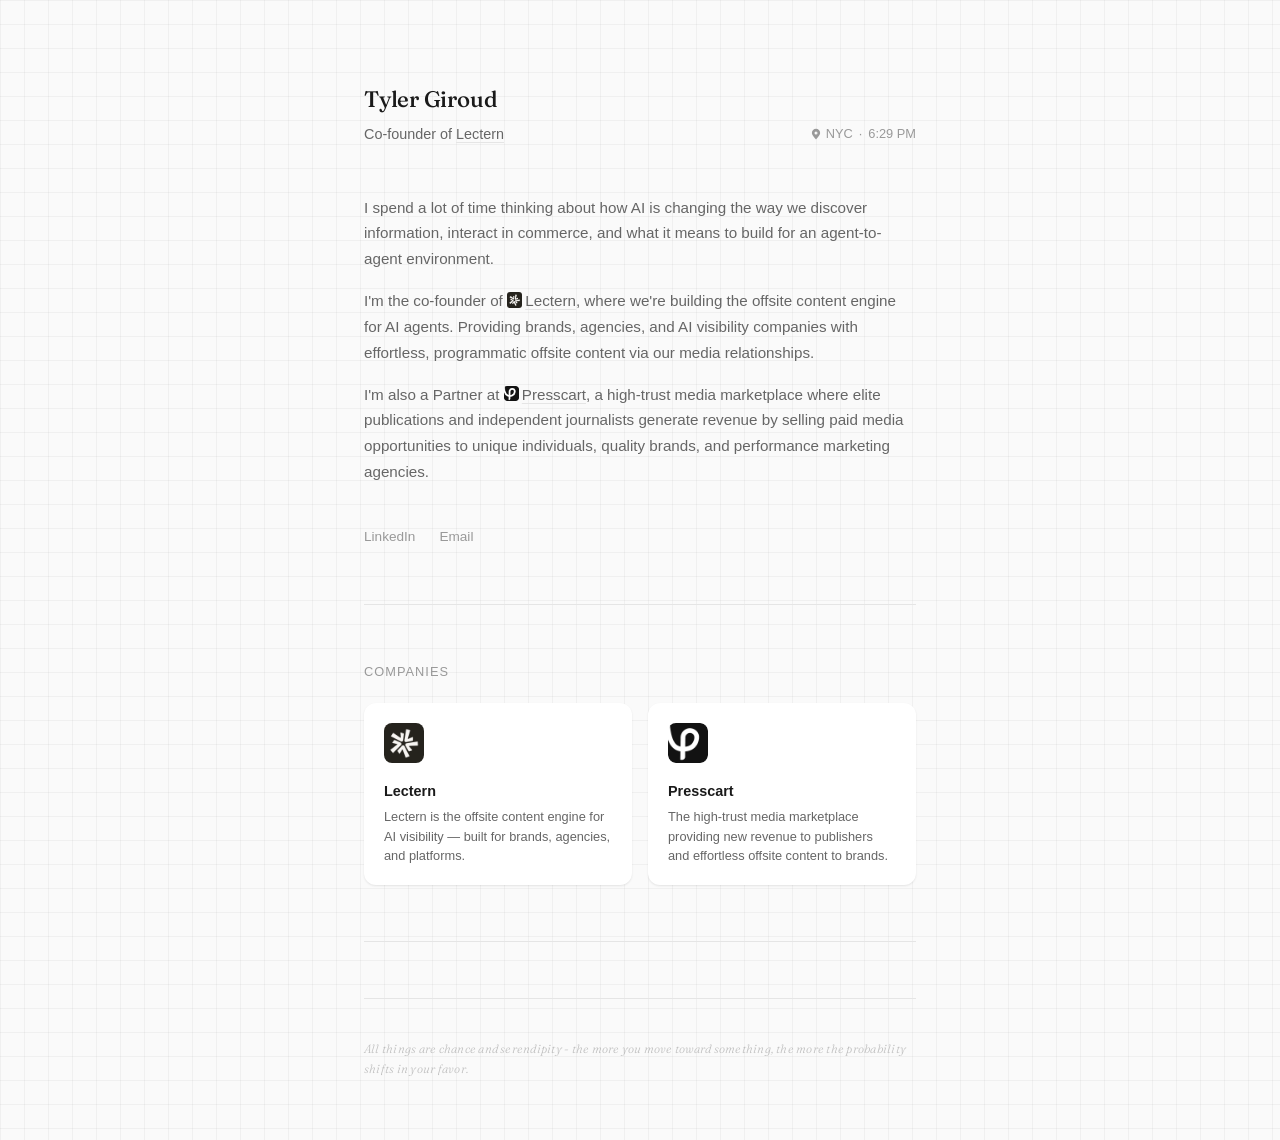
==== index.html @ bf4a8cf9 "Initial commit - probability.org Personal site for Tyler Giroud. Static HTML/CSS with llms.txt, JSON" ====
<!DOCTYPE html>
<html lang="en">
<head>
    <meta charset="UTF-8">
    <meta name="viewport" content="width=device-width, initial-scale=1.0">
    <title>Tyler Giroud</title>
    <meta name="description" content="Tyler Giroud is the co-founder of Lectern, building at the intersection of media relationships and AI agents, and a Partner at Presscart, a media marketplace empowering publishers and brands. Based in New York City.">
    <meta name="author" content="Tyler Giroud">

    <!-- Open Graph -->
    <meta property="og:title" content="Tyler Giroud — Probability">
    <meta property="og:description" content="Nothing is luck. Everything is probability.">
    <meta property="og:type" content="website">
    <meta property="og:url" content="https://probability.org">

    <!-- Favicon -->
    <link rel="icon" type="image/png" sizes="32x32" href="favicon-32.png">
    <link rel="apple-touch-icon" sizes="180x180" href="apple-touch-icon.png">

    <!-- Structured Data -->
    <script type="application/ld+json">
    {
        "@context": "https://schema.org",
        "@type": "Person",
        "name": "Tyler Giroud",
        "url": "https://probability.org",
        "jobTitle": "Co-founder",
        "description": "Tyler Giroud builds at the intersection of media relationships and AI agents. He is the co-founder of Lectern, an offsite content engine for AI visibility, and a Partner at Presscart, a high-trust media marketplace. Based in New York City, he writes about AI search, agent-to-agent commerce, and the future of communications technology.",
        "address": {
            "@type": "PostalAddress",
            "addressLocality": "New York",
            "addressRegion": "NY",
            "addressCountry": "US"
        },
        "sameAs": [
            "https://www.linkedin.com/in/tylergiroud"
        ],
        "worksFor": [
            {
                "@type": "Organization",
                "name": "Lectern",
                "url": "https://trylectern.com",
                "description": "Lectern sits at the intersection of media relationships and AI agents, making it effortless for brands and platforms to show up where AI models are looking."
            },
            {
                "@type": "Organization",
                "name": "Presscart",
                "url": "https://presscart.com",
                "description": "Presscart empowers elite publications and independent journalists to generate revenue by offering paid media opportunities to brands, agencies, and individuals."
            }
        ],
        "knowsAbout": [
            "AI search optimization",
            "AI visibility",
            "Agent-to-agent commerce",
            "AI agents and media relationships",
            "Brand discovery in AI models",
            "Media marketplaces",
            "Offsite content strategy",
            "Communications technology",
            "Startup building",
            "Digital media",
            "Independent journalism",
            "ChatGPT brand recommendations",
            "Generative AI for marketing"
        ]
    }
    </script>

    <link rel="preconnect" href="https://fonts.googleapis.com">
    <link rel="preconnect" href="https://fonts.gstatic.com" crossorigin>
    <link href="https://fonts.googleapis.com/css2?family=Fraunces:ital,opsz,wght@0,9..144,300;0,9..144,400;0,9..144,500;0,9..144,600;1,9..144,300;1,9..144,400&display=swap" rel="stylesheet">
    <link rel="stylesheet" href="style.css">
</head>
<body>
    <main>
        <header>
            <h1>Tyler Giroud</h1>
            <div class="tagline-row">
                <p class="tagline">Co-founder of <a href="https://trylectern.com" target="_blank" rel="noopener">Lectern</a></p>
                <div class="meta">
                    <span class="meta-item">
                        <svg class="meta-icon" xmlns="http://www.w3.org/2000/svg" viewBox="0 0 16 16" fill="currentColor"><path d="M8 1a5.5 5.5 0 0 0-5.5 5.5c0 3.038 5.5 8.5 5.5 8.5s5.5-5.462 5.5-8.5A5.5 5.5 0 0 0 8 1zm0 7.5a2 2 0 1 1 0-4 2 2 0 0 1 0 4z"/></svg>
                        NYC
                    </span>
                    <span class="meta-divider">·</span>
                    <span class="meta-item">
                        <span id="nyc-time"></span>
                    </span>
                </div>
            </div>
        </header>

        <section class="intro">
            <p>I spend a lot of time thinking about how AI is changing the way we discover information, interact in commerce, and what it means to build for an agent-to-agent environment.</p>
            <p>I'm the co-founder of <a href="https://trylectern.com" target="_blank" rel="noopener" class="inline-logo-link"><img class="inline-logo" src="lectern-icon-dark.png" alt="Lectern">Lectern</a>, where we're building the offsite content engine for AI agents. Providing brands, agencies, and AI visibility companies with effortless, programmatic offsite content via our media relationships.</p>
            <p>I'm also a Partner at <a href="https://presscart.com" target="_blank" rel="noopener" class="inline-logo-link"><img class="inline-logo" src="presscart-icon.png" alt="Presscart">Presscart</a>, a high-trust media marketplace where elite publications and independent journalists generate revenue by selling paid media opportunities to unique individuals, quality brands, and performance marketing agencies.</p>
        </section>

        <section class="links">
            <a href="https://www.linkedin.com/in/tylergiroud" target="_blank" rel="noopener">LinkedIn</a>
            <a href="mailto:tyler@presscart.com">Email</a>
        </section>

        <section class="companies">
            <h2>Companies</h2>
            <div class="cards">
                <a href="https://trylectern.com" target="_blank" rel="noopener" class="card">
                    <div class="card-icon">
                        <img src="lectern-icon-dark.png" alt="Lectern" />
                    </div>
                    <div class="card-text">
                        <h3>Lectern</h3>
                        <p>Lectern is the offsite content engine for AI visibility — built for brands, agencies, and platforms.</p>
                    </div>
                </a>
                <a href="https://presscart.com" target="_blank" rel="noopener" class="card">
                    <div class="card-icon">
                        <img src="presscart-icon.png" alt="Presscart" />
                    </div>
                    <div class="card-text">
                        <h3>Presscart</h3>
                        <p>The high-trust media marketplace providing new revenue to publishers and effortless offsite content to brands.</p>
                    </div>
                </a>
            </div>
        </section>

        <!-- Notes section — uncomment when ready to publish
        <section class="notes">
            <h2>Notes</h2>
            <ul>
                <li>
                    <span class="date">2026</span>
                    <a href="notes/building-lectern.html">Building Lectern</a>
                </li>
                <li>
                    <span class="date">2026</span>
                    <a href="notes/the-state-of-ai-search.html">The State of AI Search</a>
                </li>
                <li>
                    <span class="date">2026</span>
                    <a href="notes/welcome-to-probability.html">Welcome to Probability</a>
                </li>
            </ul>
        </section>
        -->

        <footer>
            <p>All things are chance and serendipity - the more you move toward something, the more the probability shifts in your favor.</p>
        </footer>
    </main>
    <script>
        function updateTime() {
            const el = document.getElementById('nyc-time');
            if (el) {
                el.textContent = new Date().toLocaleTimeString('en-US', {
                    timeZone: 'America/New_York',
                    hour: 'numeric',
                    minute: '2-digit',
                    hour12: true
                });
            }
        }
        updateTime();
        setInterval(updateTime, 30000);
    </script>
</body>
</html>
---- style.css ----
/* === Reset & Base === */
*, *::before, *::after {
    margin: 0;
    padding: 0;
    box-sizing: border-box;
}

:root {
    --text: #1a1a1a;
    --text-secondary: #666;
    --text-tertiary: #999;
    --bg: #fafafa;
    --link: #1a1a1a;
    --link-hover: #555;
    --border: #e5e5e5;
    --font-body: "Helvetica Neue", Helvetica, Arial, sans-serif;
    --font-display: "Fraunces", Georgia, serif;
}

html {
    font-size: 16px;
    color-scheme: light dark;
    -webkit-font-smoothing: antialiased;
    -moz-osx-font-smoothing: grayscale;
}

body {
    font-family: var(--font-body);
    color: var(--text);
    background-color: var(--bg);
    background-image:
        linear-gradient(rgba(0, 0, 0, 0.04) 1px, transparent 1px),
        linear-gradient(90deg, rgba(0, 0, 0, 0.04) 1px, transparent 1px);
    background-size: 24px 24px;
    line-height: 1.7;
}

/* === Layout === */
main {
    max-width: 600px;
    margin: 0 auto;
    padding: 80px 24px 60px;
}

/* === Header === */
header {
    margin-bottom: 48px;
}

h1 {
    font-family: var(--font-display);
    font-size: 1.4rem;
    font-weight: 500;
    letter-spacing: -0.01em;
    margin-bottom: 4px;
}

.tagline {
    color: var(--text-secondary);
    font-size: 0.9rem;
}

.tagline a {
    color: var(--text-secondary);
    text-decoration: underline;
    text-underline-offset: 3px;
    text-decoration-color: var(--border);
}

.tagline a:hover {
    color: var(--text);
    text-decoration-color: var(--text);
}

/* === Intro === */
.intro {
    margin-bottom: 40px;
}

.intro p {
    font-size: 0.95rem;
    color: var(--text-secondary);
    margin-bottom: 16px;
}

.intro p:last-child {
    margin-bottom: 0;
}

/* === Inline Logo === */
.inline-logo {
    display: inline-block;
    width: 1em;
    height: 1em;
    vertical-align: -0.1em;
    margin-right: 3px;
    border-radius: 3px;
    object-fit: contain;
}

.inline-logo-link {
    color: var(--text-secondary);
    text-decoration: underline;
    text-underline-offset: 3px;
    text-decoration-color: var(--border);
    white-space: nowrap;
}

.inline-logo-link:hover {
    color: var(--text);
    text-decoration-color: var(--text);
}

/* === Tagline Row === */
.tagline-row {
    display: flex;
    align-items: center;
    justify-content: space-between;
}

/* === Meta (location + time) === */
.meta {
    display: flex;
    align-items: center;
    gap: 6px;
}

.meta-item {
    display: flex;
    align-items: center;
    gap: 4px;
    font-size: 0.8rem;
    color: var(--text-tertiary);
}

.meta-divider {
    font-size: 0.8rem;
    color: var(--text-tertiary);
}

.meta-icon {
    width: 12px;
    height: 12px;
    color: var(--text-tertiary);
}

/* === Links === */
.links {
    display: flex;
    gap: 24px;
    margin-bottom: 56px;
    padding-bottom: 56px;
    border-bottom: 1px solid var(--border);
}

.links a {
    font-size: 0.85rem;
    color: var(--text-tertiary);
    text-decoration: none;
    transition: color 0.15s ease;
}

.links a:hover {
    color: var(--text);
}

/* === Companies === */
.companies {
    margin-bottom: 56px;
    padding-bottom: 56px;
    border-bottom: 1px solid var(--border);
}

.companies h2 {
    font-size: 0.8rem;
    font-weight: 500;
    text-transform: uppercase;
    letter-spacing: 0.08em;
    color: var(--text-tertiary);
    margin-bottom: 20px;
}

.cards {
    display: grid;
    grid-template-columns: 1fr 1fr;
    gap: 16px;
}

.card {
    display: flex;
    flex-direction: column;
    background: #fff;
    border-radius: 12px;
    padding: 20px;
    text-decoration: none;
    color: var(--text);
    box-shadow: 0 1px 3px rgba(0, 0, 0, 0.04), 0 1px 2px rgba(0, 0, 0, 0.06);
    transition: box-shadow 0.2s ease, transform 0.2s ease;
}

.card:hover {
    box-shadow: 0 4px 12px rgba(0, 0, 0, 0.08), 0 2px 4px rgba(0, 0, 0, 0.06);
    transform: translateY(-1px);
}

.card-icon {
    width: 40px;
    height: 40px;
    margin-bottom: 16px;
}

.card-icon svg,
.card-icon img {
    width: 100%;
    height: 100%;
    border-radius: 8px;
    object-fit: contain;
}

.card-text h3 {
    font-size: 0.9rem;
    font-weight: 600;
    margin-bottom: 4px;
}

.card-text p {
    font-size: 0.8rem;
    color: var(--text-secondary);
    line-height: 1.5;
}

@media (max-width: 480px) {
    .cards {
        grid-template-columns: 1fr;
    }
}

/* === Writing === */
.notes {
    margin-bottom: 80px;
}

.notes h2 {
    font-size: 0.8rem;
    font-weight: 500;
    text-transform: uppercase;
    letter-spacing: 0.08em;
    color: var(--text-tertiary);
    margin-bottom: 20px;
}

.notes ul {
    list-style: none;
}

.notes li {
    display: flex;
    align-items: baseline;
    gap: 16px;
    padding: 8px 0;
}

.notes .date {
    font-size: 0.8rem;
    color: var(--text-tertiary);
    font-variant-numeric: tabular-nums;
    flex-shrink: 0;
    min-width: 36px;
}

.notes li a {
    font-family: var(--font-display);
    font-size: 0.95rem;
    font-weight: 400;
    color: var(--text);
    text-decoration: none;
    transition: color 0.15s ease;
}

.notes li a:hover {
    color: var(--text-secondary);
}

/* === Footer === */
footer {
    padding-top: 40px;
    border-top: 1px solid var(--border);
}

footer p {
    font-family: var(--font-display);
    font-size: 0.75rem;
    font-weight: 300;
    font-style: italic;
    color: var(--text-tertiary);
    letter-spacing: 0.02em;
    opacity: 0.6;
}

/* === Post Navigation === */
.post-nav {
    display: flex;
    align-items: center;
    justify-content: space-between;
    margin-bottom: 48px;
}

.back-link {
    display: inline-flex;
    align-items: center;
    justify-content: center;
    width: 36px;
    height: 36px;
    border-radius: 50%;
    color: var(--text-tertiary);
    text-decoration: none;
    transition: color 0.15s ease, background-color 0.15s ease;
}

.back-link:hover {
    color: var(--text);
    background-color: rgba(0, 0, 0, 0.04);
}

.copy-link {
    display: inline-flex;
    align-items: center;
    justify-content: center;
    width: 36px;
    height: 36px;
    border-radius: 50%;
    border: none;
    background: none;
    color: var(--text-tertiary);
    cursor: pointer;
    transition: color 0.15s ease, background-color 0.15s ease;
}

.copy-link:hover {
    color: var(--text);
    background-color: rgba(0, 0, 0, 0.04);
}

.copy-link .check-icon {
    display: none;
}

.copy-link.copied .copy-icon {
    display: none;
}

.copy-link.copied .check-icon {
    display: block;
    color: #22c55e;
}

/* === Post === */
.post-header {
    margin-bottom: 40px;
}

.post-title {
    font-family: var(--font-display);
    font-size: 1.6rem;
    font-weight: 500;
    letter-spacing: -0.02em;
    line-height: 1.3;
    margin-bottom: 8px;
}

.post-date {
    display: block;
    font-size: 0.8rem;
    color: var(--text-tertiary);
}

.post-body {
    margin-bottom: 64px;
}

.post-body p {
    font-size: 0.95rem;
    color: var(--text-secondary);
    margin-bottom: 20px;
    line-height: 1.8;
}

.post-body p:last-child {
    margin-bottom: 0;
}

.post-body h2 {
    font-size: 1.05rem;
    font-weight: 600;
    color: var(--text);
    margin-top: 36px;
    margin-bottom: 16px;
}

.post-body h3 {
    font-size: 0.95rem;
    font-weight: 600;
    color: var(--text);
    margin-top: 28px;
    margin-bottom: 12px;
}

.post-body blockquote {
    border-left: 2px solid var(--border);
    padding-left: 20px;
    margin: 24px 0;
}

.post-body blockquote p {
    font-family: var(--font-display);
    font-style: italic;
    color: var(--text-tertiary);
}

.post-body a {
    color: var(--text);
    text-decoration: underline;
    text-underline-offset: 3px;
    text-decoration-color: var(--border);
}

.post-body a:hover {
    text-decoration-color: var(--text);
}

.post-body ul,
.post-body ol {
    margin: 16px 0;
    padding-left: 24px;
}

.post-body li {
    font-size: 0.95rem;
    color: var(--text-secondary);
    line-height: 1.8;
    margin-bottom: 8px;
}

.post-body img {
    max-width: 100%;
    border-radius: 8px;
    margin: 24px 0;
}

/* === Post Pagination === */
.post-pagination {
    display: flex;
    justify-content: space-between;
    align-items: flex-start;
    padding: 32px 0;
    margin-bottom: 40px;
    border-top: 1px solid var(--border);
    border-bottom: 1px solid var(--border);
}

.pagination-link {
    display: flex;
    flex-direction: column;
    gap: 4px;
    text-decoration: none;
    max-width: 45%;
    transition: opacity 0.15s ease;
}

.pagination-link:hover {
    opacity: 0.6;
}

.pagination-prev {
    align-items: flex-start;
}

.pagination-next {
    align-items: flex-end;
    margin-left: auto;
}

.pagination-label {
    font-size: 0.75rem;
    text-transform: uppercase;
    letter-spacing: 0.06em;
    color: var(--text-tertiary);
}

.pagination-title {
    font-family: var(--font-display);
    font-size: 0.95rem;
    font-weight: 400;
    color: var(--text);
}

.pagination-placeholder {
    flex: 1;
}

/* === Responsive === */
@media (max-width: 480px) {
    main {
        padding: 48px 20px 40px;
    }

    .tagline-row {
        flex-direction: column;
        align-items: flex-start;
        gap: 4px;
    }

    .links {
        gap: 16px;
    }

    .links a {
        padding: 8px 0;
        min-height: 44px;
        display: inline-flex;
        align-items: center;
    }

    .notes li {
        padding: 10px 0;
        min-height: 44px;
    }

    .post-pagination {
        flex-direction: column;
        gap: 24px;
    }

    .pagination-link {
        max-width: 100%;
        padding: 8px 0;
        min-height: 44px;
    }

    .pagination-next {
        align-items: flex-start;
    }
}

/* === Dark Mode === */
@media (prefers-color-scheme: dark) {
    :root {
        --text: #e5e5e5;
        --text-secondary: #a0a0a0;
        --text-tertiary: #666;
        --bg: #141414;
        --link: #e5e5e5;
        --link-hover: #bbb;
        --border: #2a2a2a;
    }

    .card {
        background: #1c1c1c;
        box-shadow: 0 1px 3px rgba(0, 0, 0, 0.2), 0 1px 2px rgba(0, 0, 0, 0.3);
    }

    .card:hover {
        box-shadow: 0 4px 12px rgba(0, 0, 0, 0.3), 0 2px 4px rgba(0, 0, 0, 0.4);
    }

    body {
        background-image:
            linear-gradient(rgba(255, 255, 255, 0.04) 1px, transparent 1px),
            linear-gradient(90deg, rgba(255, 255, 255, 0.04) 1px, transparent 1px);
    }

    .back-link:hover,
    .copy-link:hover {
        background-color: rgba(255, 255, 255, 0.06);
    }
}
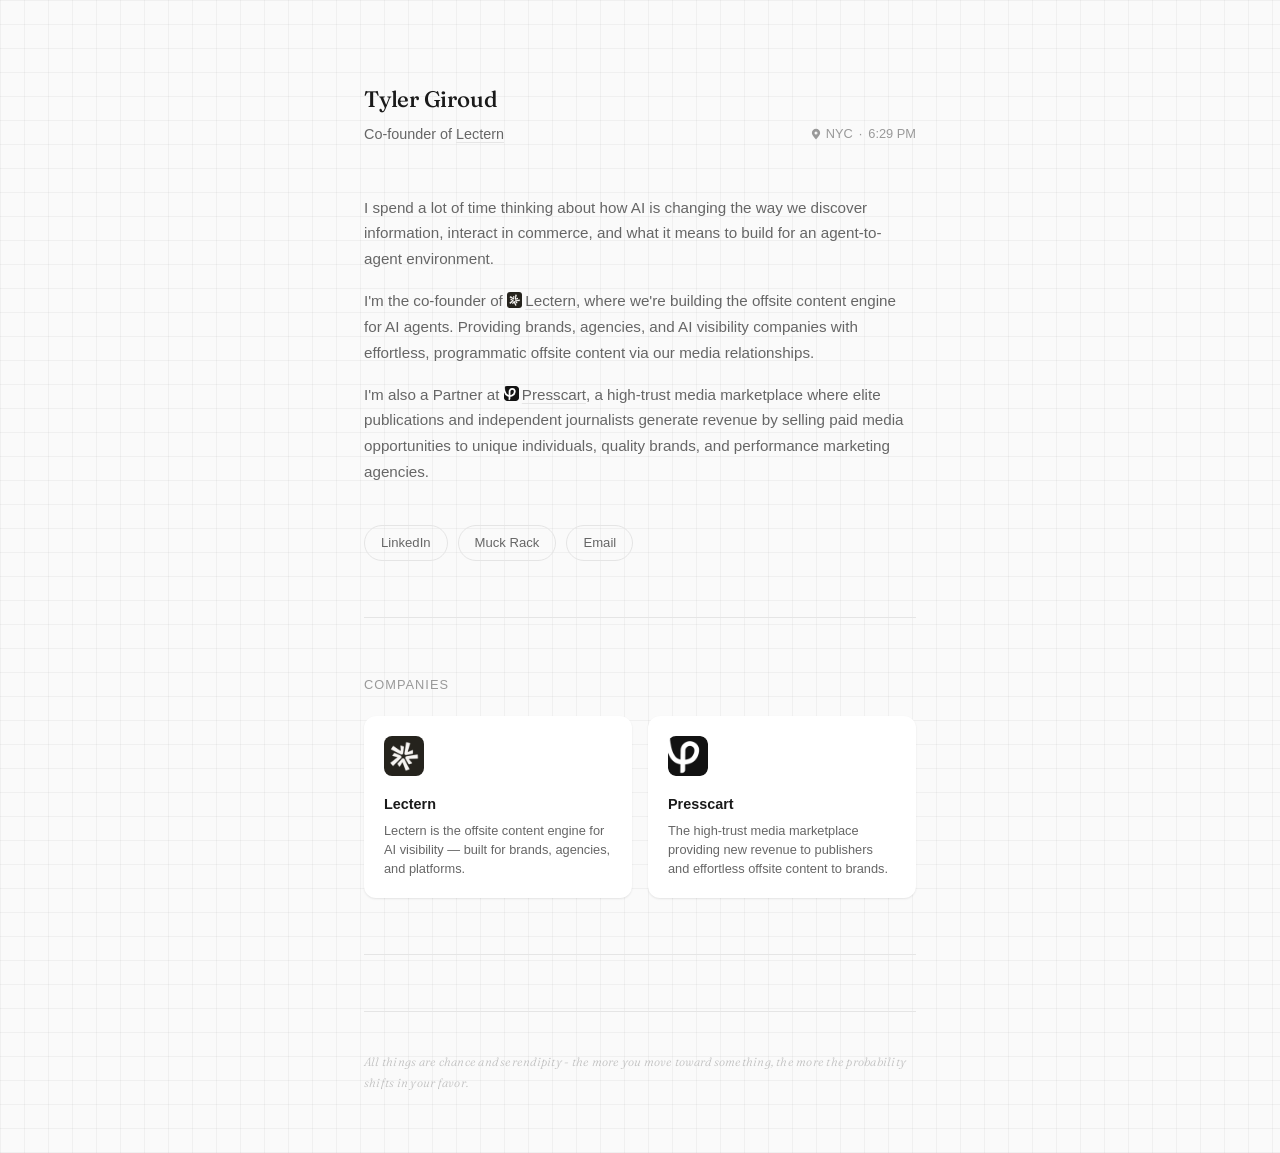
==== commit d655a496: "Add Muck Rack link, style links as subtle pill buttons Co-Authored-By: Claude Opus 4.6 <noreply@anth" ====
--- a/index.html
+++ b/index.html
@@ -33,7 +33,8 @@
             "addressCountry": "US"
         },
         "sameAs": [
-            "https://www.linkedin.com/in/tylergiroud"
+            "https://www.linkedin.com/in/tylergiroud",
+            "https://muckrack.com/tyler-giroud"
         ],
         "worksFor": [
             {
@@ -99,6 +100,7 @@
 
         <section class="links">
             <a href="https://www.linkedin.com/in/tylergiroud" target="_blank" rel="noopener">LinkedIn</a>
+            <a href="https://muckrack.com/tyler-giroud" target="_blank" rel="noopener">Muck Rack</a>
             <a href="mailto:tyler@presscart.com">Email</a>
         </section>
 
--- a/style.css
+++ b/style.css
@@ -147,21 +147,27 @@
 /* === Links === */
 .links {
     display: flex;
-    gap: 24px;
+    flex-wrap: wrap;
+    gap: 10px;
     margin-bottom: 56px;
     padding-bottom: 56px;
     border-bottom: 1px solid var(--border);
 }
 
 .links a {
-    font-size: 0.85rem;
-    color: var(--text-tertiary);
+    font-size: 0.82rem;
+    color: var(--text-secondary);
     text-decoration: none;
-    transition: color 0.15s ease;
+    padding: 6px 16px;
+    border: 1px solid var(--border);
+    border-radius: 20px;
+    transition: color 0.15s ease, border-color 0.15s ease, background-color 0.15s ease;
 }
 
 .links a:hover {
     color: var(--text);
+    border-color: var(--text-tertiary);
+    background-color: rgba(0, 0, 0, 0.02);
 }
 
 /* === Companies === */
@@ -511,11 +517,10 @@
     }
 
     .links {
-        gap: 16px;
+        gap: 8px;
     }
 
     .links a {
-        padding: 8px 0;
         min-height: 44px;
         display: inline-flex;
         align-items: center;
@@ -569,6 +574,10 @@
             linear-gradient(90deg, rgba(255, 255, 255, 0.04) 1px, transparent 1px);
     }
 
+    .links a:hover {
+        background-color: rgba(255, 255, 255, 0.04);
+    }
+
     .back-link:hover,
     .copy-link:hover {
         background-color: rgba(255, 255, 255, 0.06);
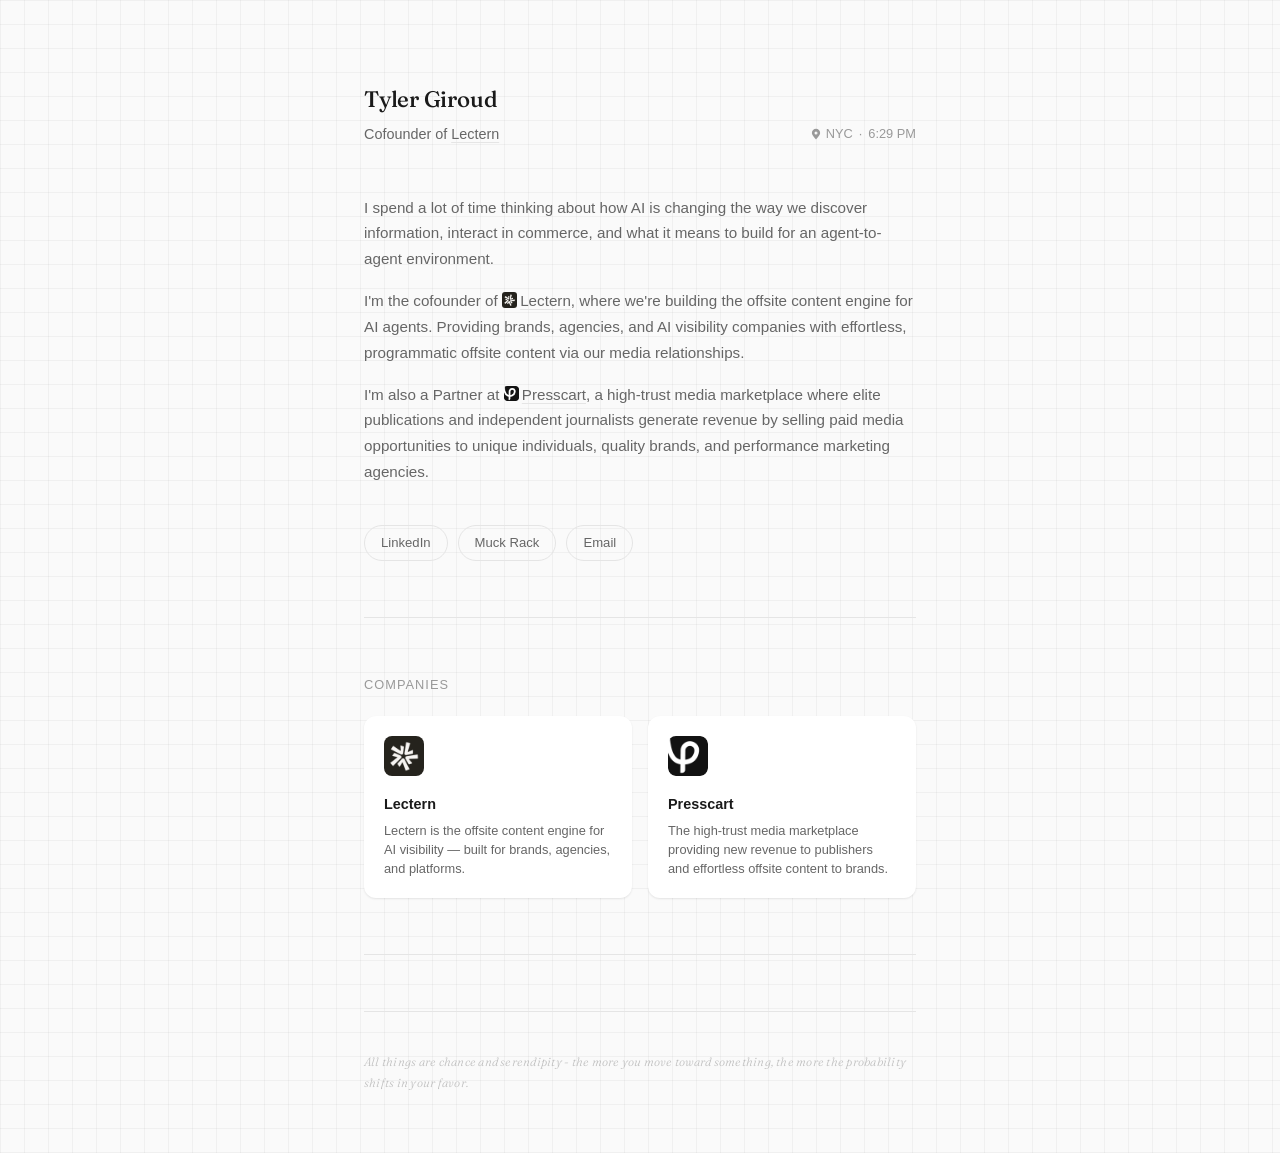
==== commit 4d8eab4c: "Use Cofounder everywhere (no hyphen) Co-Authored-By: Claude Opus 4.6 <noreply@anthropic.com>" ====
--- a/index.html
+++ b/index.html
@@ -4,12 +4,12 @@
     <meta charset="UTF-8">
     <meta name="viewport" content="width=device-width, initial-scale=1.0">
     <title>Tyler Giroud</title>
-    <meta name="description" content="Tyler Giroud is the co-founder of Lectern, building at the intersection of media relationships and AI agents, and a Partner at Presscart, a media marketplace empowering publishers and brands. Based in New York City.">
+    <meta name="description" content="Tyler Giroud is the cofounder of Lectern, building at the intersection of media relationships and AI agents, and a Partner at Presscart, a media marketplace empowering publishers and brands. Based in New York City.">
     <meta name="author" content="Tyler Giroud">
 
     <!-- Open Graph -->
-    <meta property="og:title" content="Tyler Giroud — Probability">
-    <meta property="og:description" content="Nothing is luck. Everything is probability.">
+    <meta property="og:title" content="Tyler Giroud">
+    <meta property="og:description" content="Cofounder of Lectern. Partner at Presscart.">
     <meta property="og:type" content="website">
     <meta property="og:url" content="https://probability.org">
 
@@ -24,8 +24,8 @@
         "@type": "Person",
         "name": "Tyler Giroud",
         "url": "https://probability.org",
-        "jobTitle": "Co-founder",
-        "description": "Tyler Giroud builds at the intersection of media relationships and AI agents. He is the co-founder of Lectern, an offsite content engine for AI visibility, and a Partner at Presscart, a high-trust media marketplace. Based in New York City, he writes about AI search, agent-to-agent commerce, and the future of communications technology.",
+        "jobTitle": "Cofounder",
+        "description": "Tyler Giroud builds at the intersection of media relationships and AI agents. He is the cofounder of Lectern, an offsite content engine for AI visibility, and a Partner at Presscart, a high-trust media marketplace. Based in New York City, he writes about AI search, agent-to-agent commerce, and the future of communications technology.",
         "address": {
             "@type": "PostalAddress",
             "addressLocality": "New York",
@@ -78,7 +78,7 @@
         <header>
             <h1>Tyler Giroud</h1>
             <div class="tagline-row">
-                <p class="tagline">Co-founder of <a href="https://trylectern.com" target="_blank" rel="noopener">Lectern</a></p>
+                <p class="tagline">Cofounder of <a href="https://trylectern.com" target="_blank" rel="noopener">Lectern</a></p>
                 <div class="meta">
                     <span class="meta-item">
                         <svg class="meta-icon" xmlns="http://www.w3.org/2000/svg" viewBox="0 0 16 16" fill="currentColor"><path d="M8 1a5.5 5.5 0 0 0-5.5 5.5c0 3.038 5.5 8.5 5.5 8.5s5.5-5.462 5.5-8.5A5.5 5.5 0 0 0 8 1zm0 7.5a2 2 0 1 1 0-4 2 2 0 0 1 0 4z"/></svg>
@@ -94,7 +94,7 @@
 
         <section class="intro">
             <p>I spend a lot of time thinking about how AI is changing the way we discover information, interact in commerce, and what it means to build for an agent-to-agent environment.</p>
-            <p>I'm the co-founder of <a href="https://trylectern.com" target="_blank" rel="noopener" class="inline-logo-link"><img class="inline-logo" src="lectern-icon-dark.png" alt="Lectern">Lectern</a>, where we're building the offsite content engine for AI agents. Providing brands, agencies, and AI visibility companies with effortless, programmatic offsite content via our media relationships.</p>
+            <p>I'm the cofounder of <a href="https://trylectern.com" target="_blank" rel="noopener" class="inline-logo-link"><img class="inline-logo" src="lectern-icon-dark.png" alt="Lectern">Lectern</a>, where we're building the offsite content engine for AI agents. Providing brands, agencies, and AI visibility companies with effortless, programmatic offsite content via our media relationships.</p>
             <p>I'm also a Partner at <a href="https://presscart.com" target="_blank" rel="noopener" class="inline-logo-link"><img class="inline-logo" src="presscart-icon.png" alt="Presscart">Presscart</a>, a high-trust media marketplace where elite publications and independent journalists generate revenue by selling paid media opportunities to unique individuals, quality brands, and performance marketing agencies.</p>
         </section>
 
